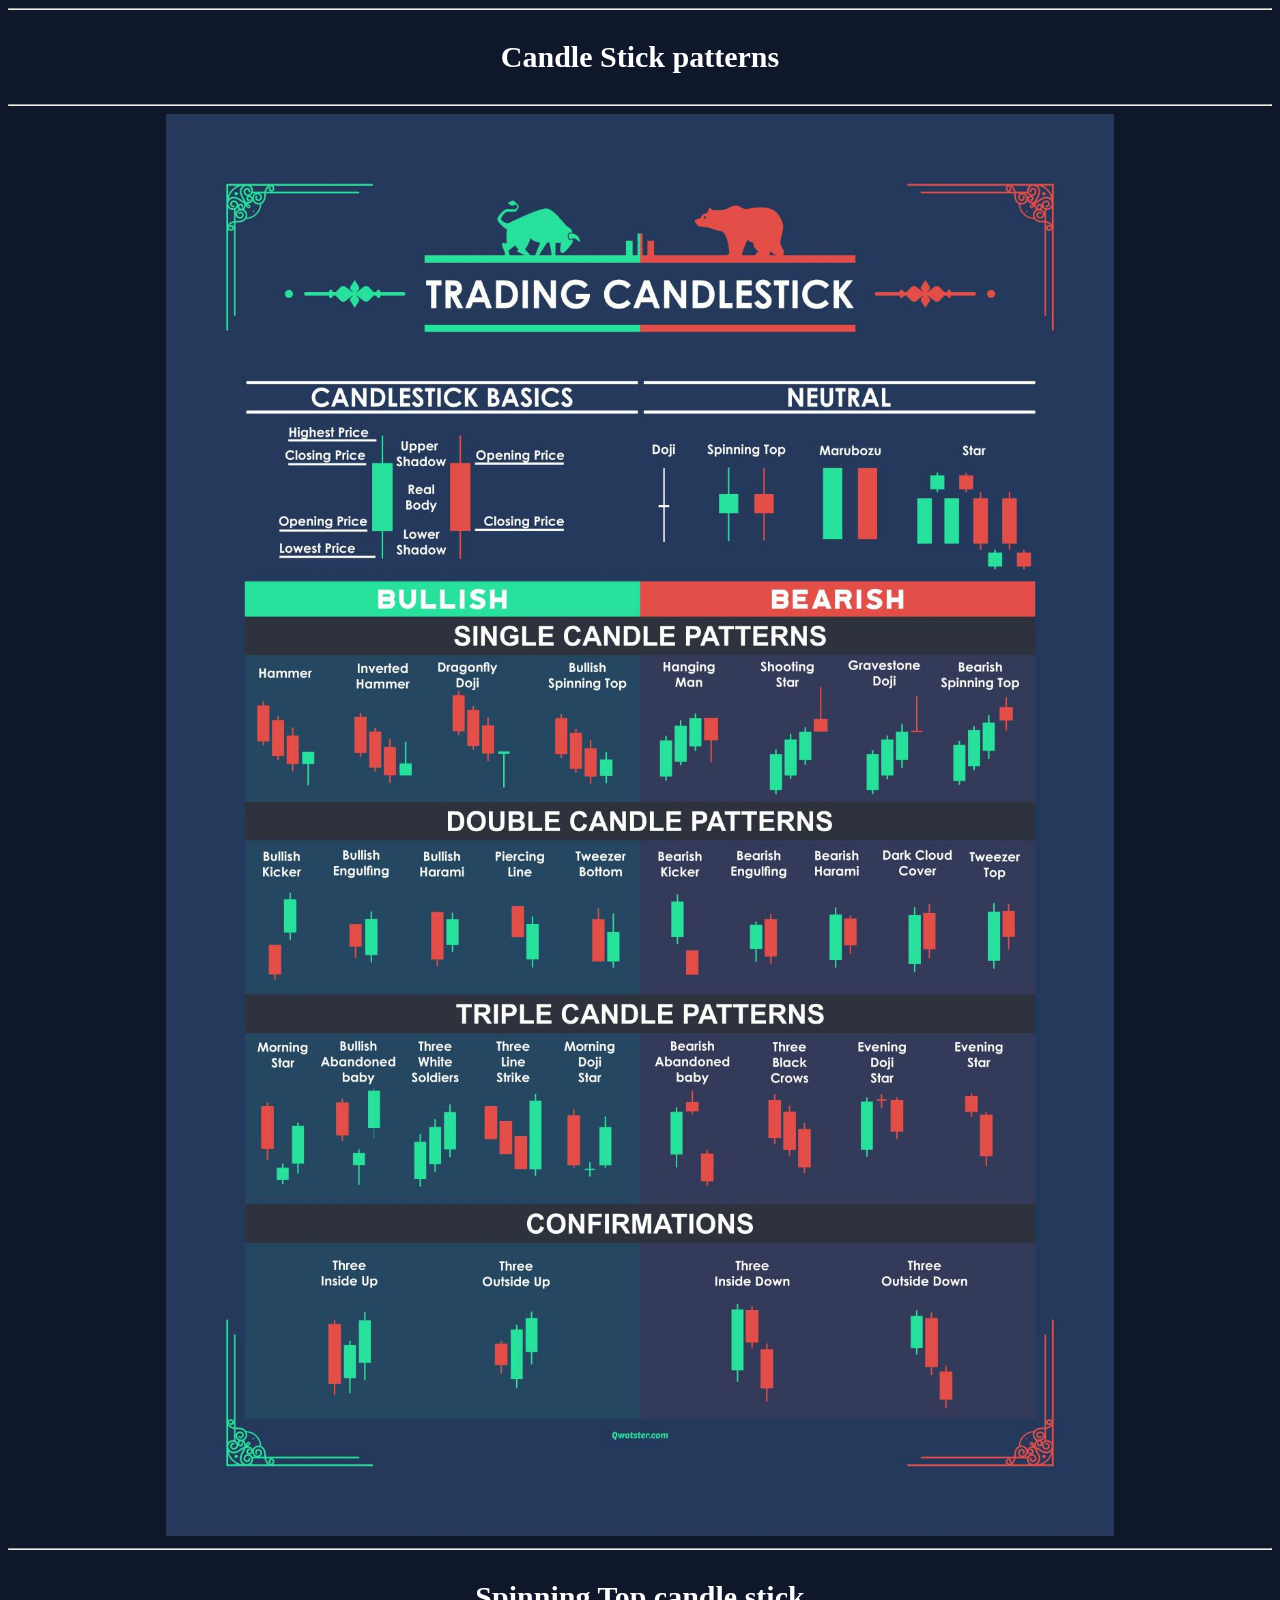
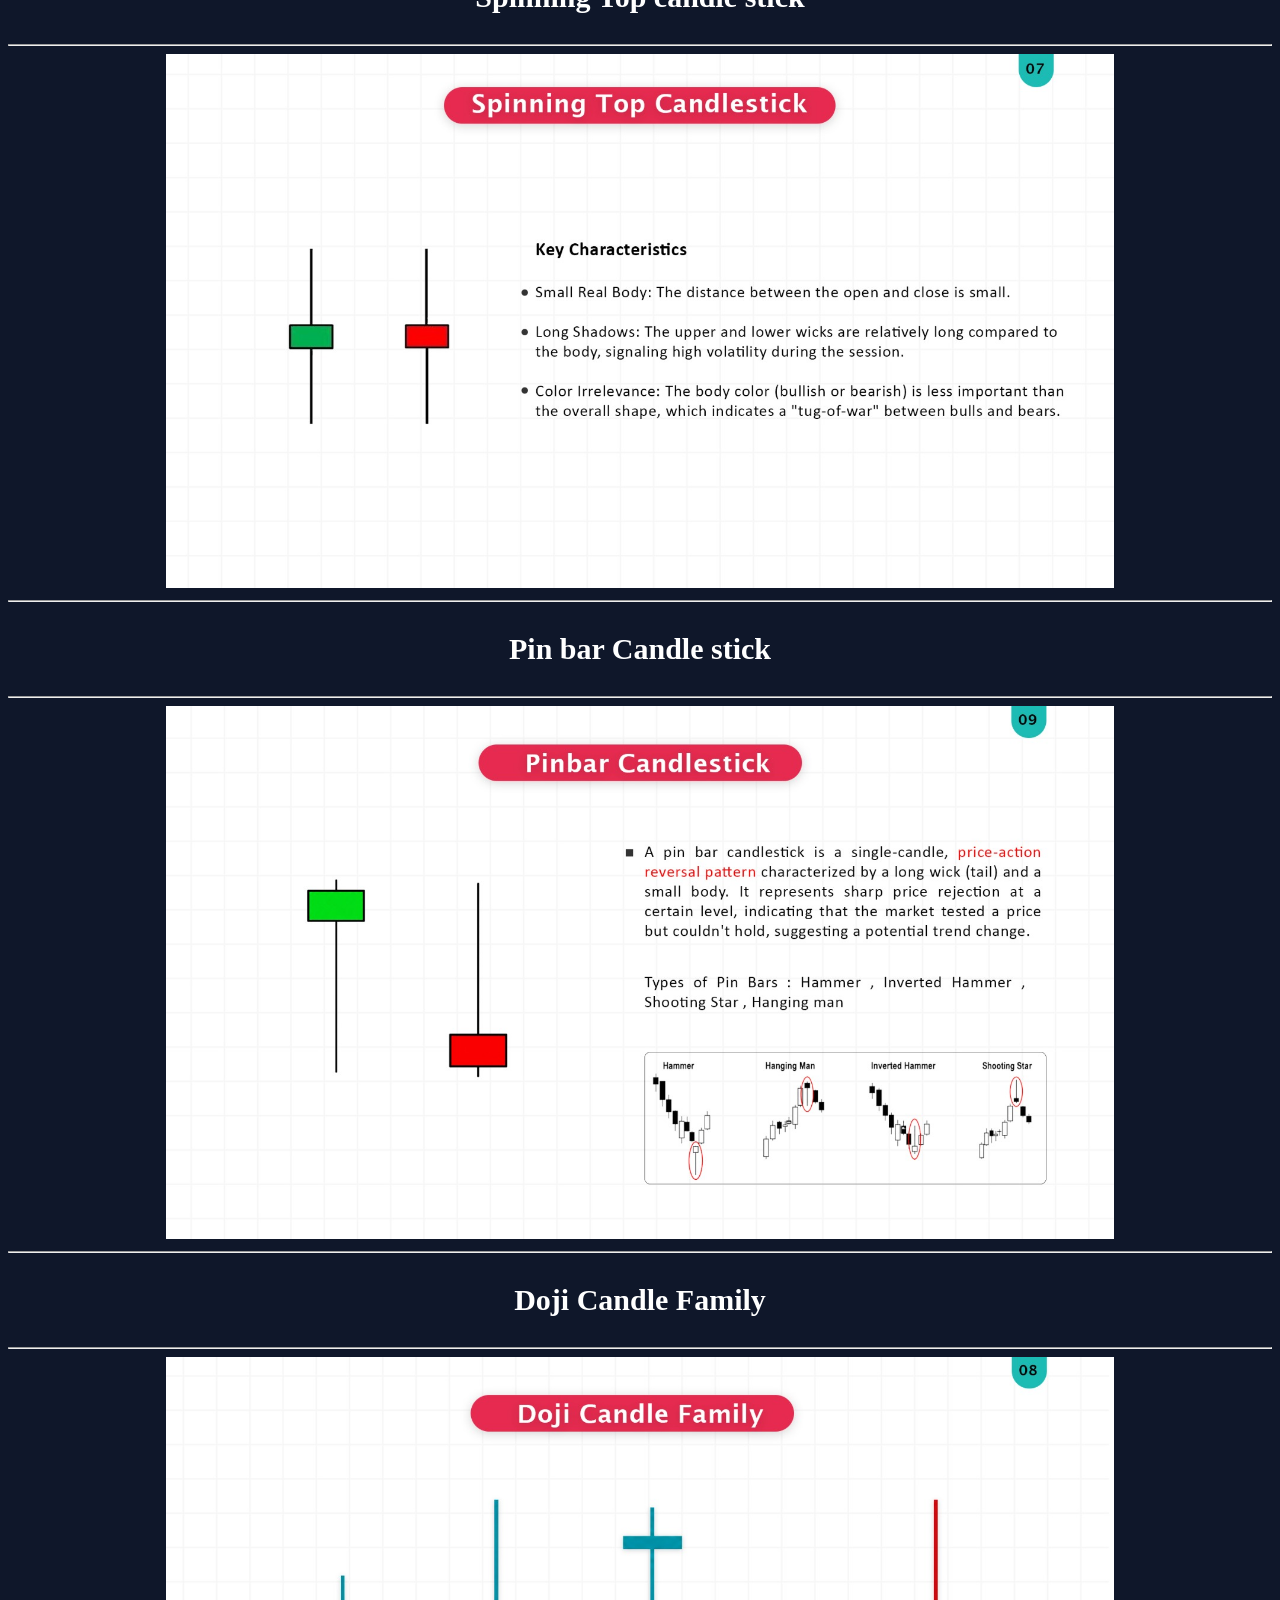
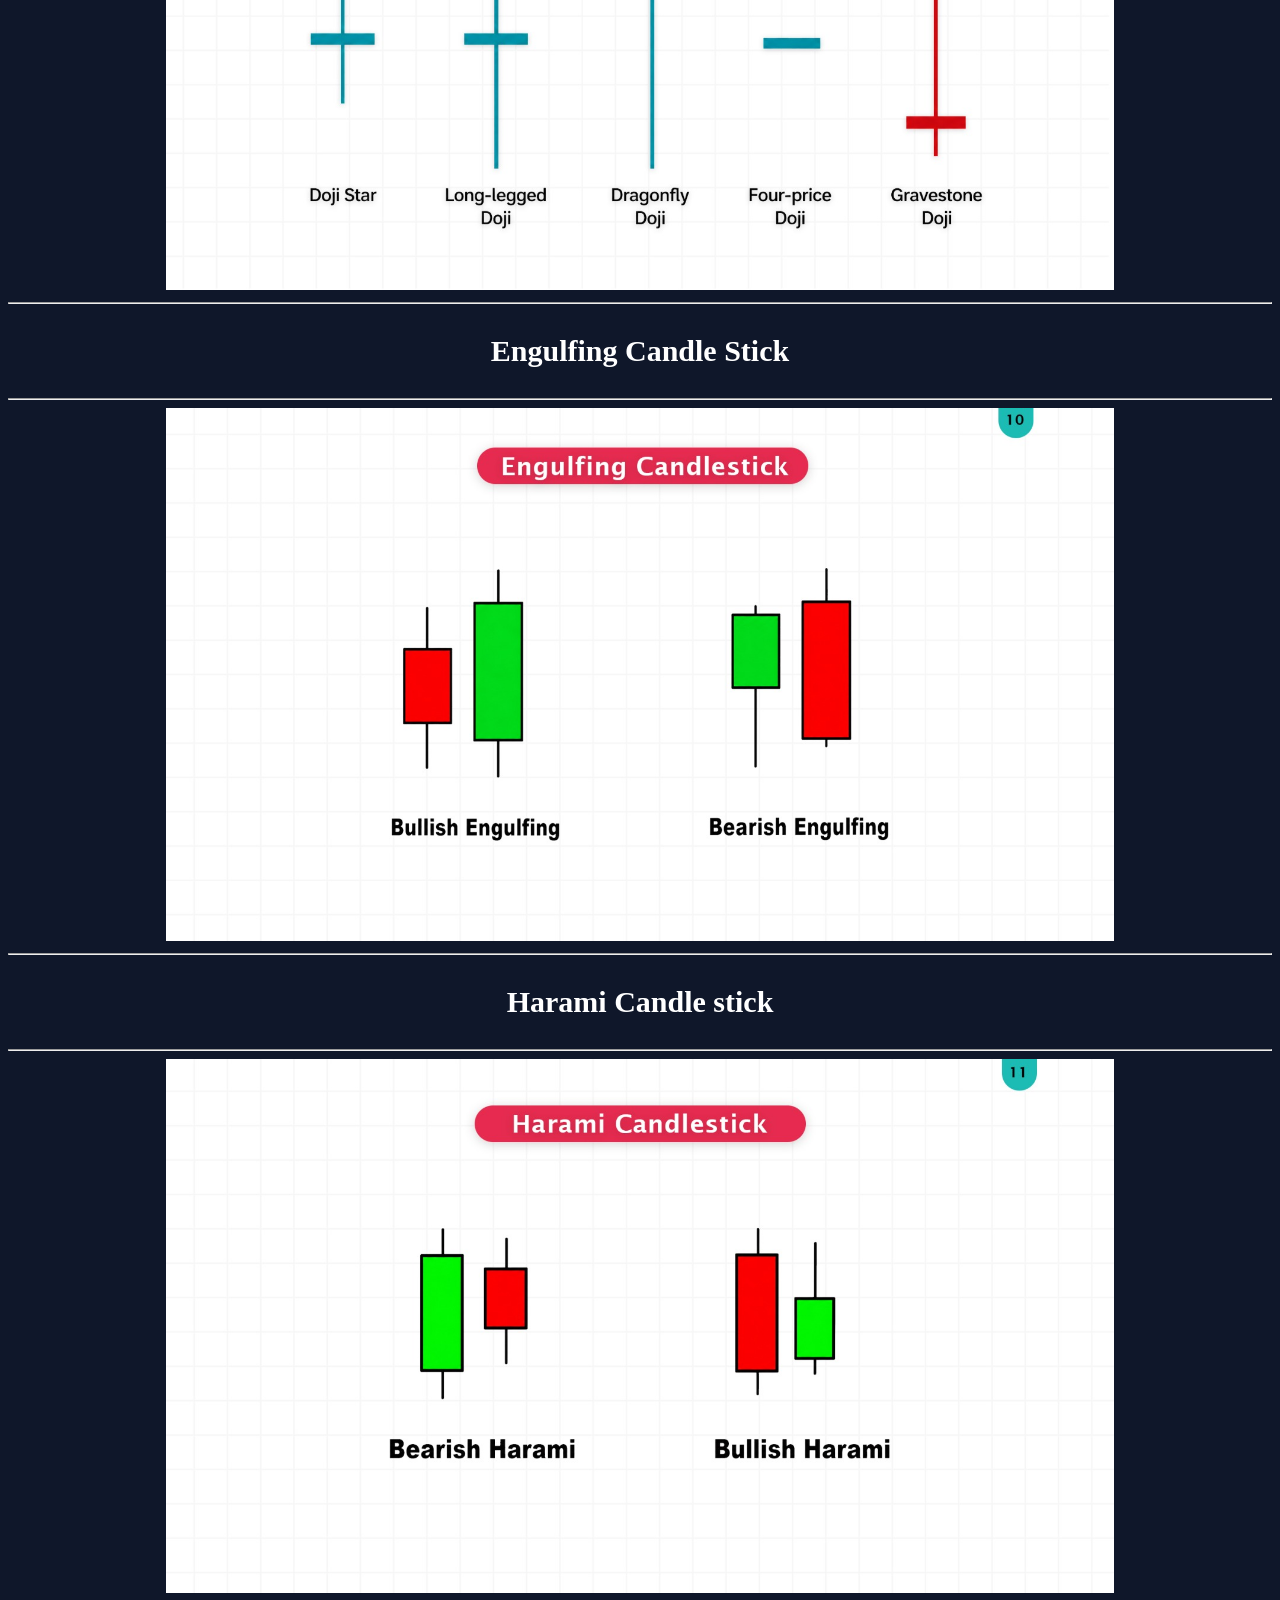
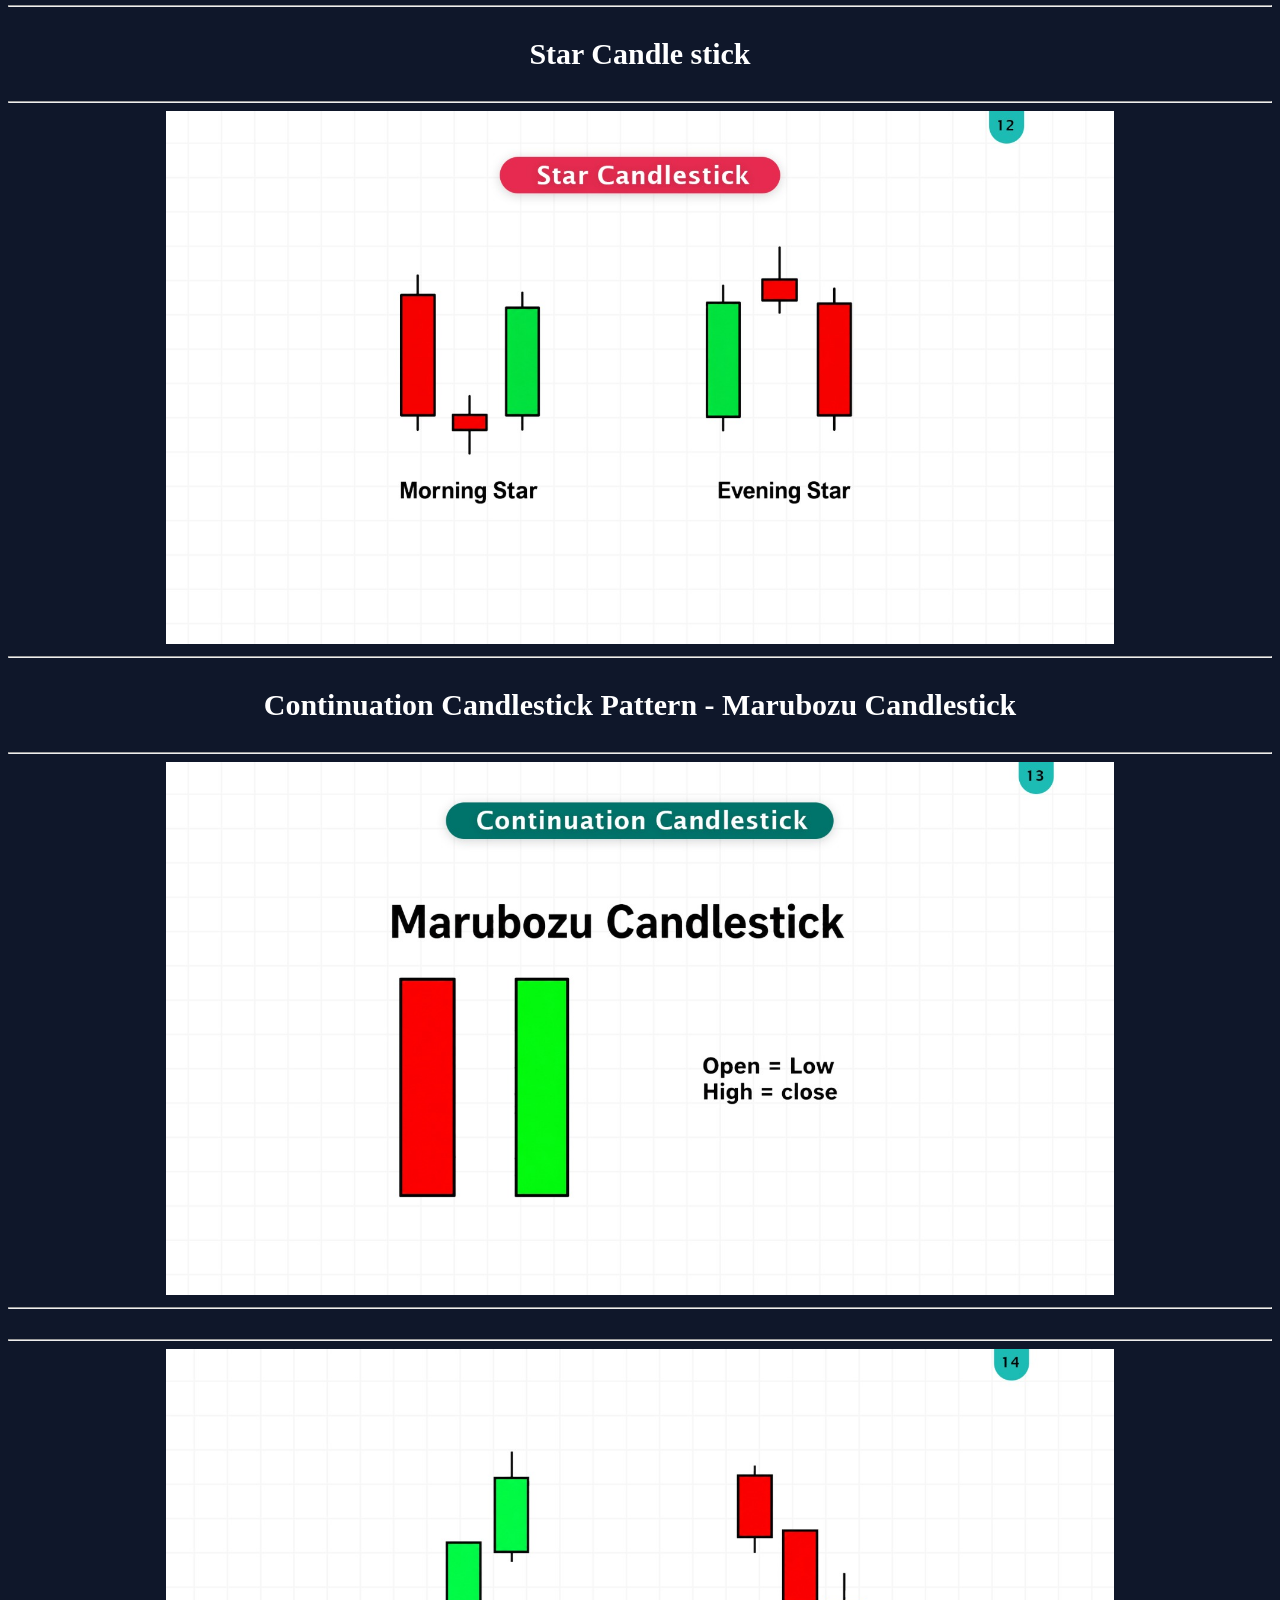
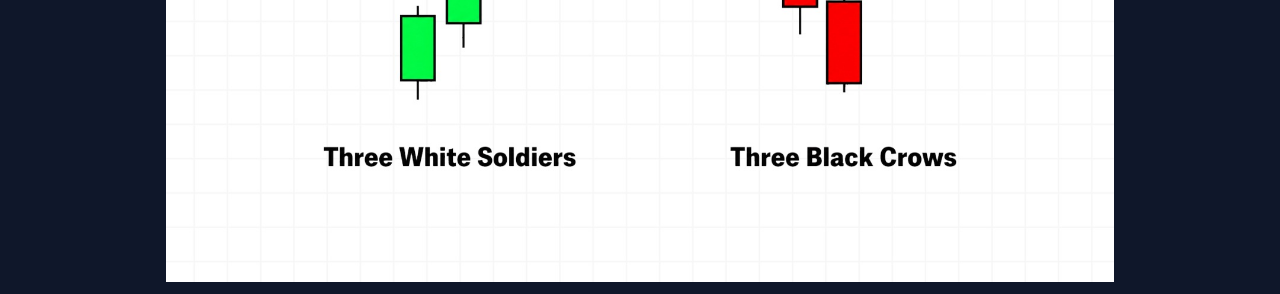
==== cp.html @ bcead040 "Add files via upload" ====
<!DOCTYPE html>
<html lang="en">
<head>
    <meta charset="UTF-8">
    <meta name="viewport" content="width=device-width, initial-scale=1.0">
    <title>Candle Stick Patterns</title>
    <link rel="stylesheet" href="style.css">
</head>
<body>
    <center><hr><h3>Candle Stick patterns</h3><hr>
            <img src="img14.jpg" class="CP">
            <hr><h3>Spinning Top candle stick</h3><hr>
            <img src="CP01.jpeg" class="CP" alt="Spinning top candle Stick">
            <hr><h3>Pin bar Candle stick</h3><hr>
            <img src="CP02.jpeg" alt="Pin bar Candle stick" class="CP">
            <hr><h3>Doji Candle Family</h3><hr> <img src="CP03.jpeg" class="CP">
            <hr><h3>Engulfing Candle Stick </h3><hr> <img src="CP04.jpeg" class="CP">
            <hr><h3>Harami Candle stick</h3><hr> <img src="CP05.jpeg" class="CP">
            <hr><h3>Star Candle stick</h3><hr> <img src="CP06.jpeg" class="CP">
            <hr><h3>Continuation Candlestick Pattern - Marubozu Candlestick</h3><hr> <img src="CP07.jpeg" class="CP">
            <hr><h3></h3><hr> <img src="CP08.jpeg" class="CP">        
    </center>
</body>
</html>
---- style.css ----
<style>

*{
    margin:0;
    padding:0;
    box-sizing:border-box;
    font-family:Arial, sans-serif;
}

body{
    background:#0f172a;
    color:white;
    min-height:100vh;
}

header{
    background:#111827;
    padding:20px;
    text-align:center;
    box-shadow:0 2px 10px rgba(0,0,0,0.4);
}

header h1{
    color:#38bdf8;
    font-size:32px;
}

.container{
    width:90%;
    max-width:1300px;
    margin:30px auto;
}
h3{
    font-size: 30px;
}
.top-bar{
    display:flex;
    gap:15px;
    margin-bottom:25px;
    flex-wrap:wrap;
}

.search-box{
    flex:1;
}

.search-box input{
    width:100%;
    padding:14px;
    border:none;
    border-radius:12px;
    background:#1e293b;
    color:white;
    font-size:16px;
}

.resource-btn{
    background:#38bdf8;
    color:black;
    border:none;
    padding:14px 20px;
    border-radius:12px;
    cursor:pointer;
    font-weight:bold;
    transition:0.3s;
}

.resource-btn:hover{
    opacity:0.85;
}

.CP{
    width: 75%;
}
.resources-panel{
    display:none;
    background:#111827;
    border:1px solid #334155;
    border-radius:18px;
    padding:20px;
    margin-bottom:25px;
}

.resources-panel h2{
    color:#38bdf8;
    margin-bottom:15px;
}

.links{
    color: white;
    text-decoration: none;
    font-size: larger;
    font-family:Georgia, 'Times New Roman', Times, serif;
    width: 100%;
}
.resource-link{
    display:block;
    text-decoration:none;
    background:#1e293b;
    color:white;
    padding:14px;
    border-radius:12px;
    margin-bottom:12px;
    transition:0.3s;
}

.resource-link:hover{
    background:#38bdf8;
    color:black;
}

.days-grid{
    display:grid;
    grid-template-columns:repeat(auto-fit,minmax(230px,1fr));
    gap:20px;
}

.day-card{
    background:#1e293b;
    border:1px solid #334155;
    border-radius:18px;
    padding:20px;
    transition:0.3s;
}

.day-card:hover{
    transform:translateY(-5px);
    border-color:#38bdf8;
}

.day-title{
    font-size:24px;
    color:#38bdf8;
    margin-bottom:15px;
}

.record-btn{
    display:block;
    text-decoration:none;
    background:#334155;
    color:white;
    padding:12px;
    border-radius:10px;
    margin-bottom:10px;
    text-align:center;
    transition:0.3s;
}

.record-btn:hover{
    background:#38bdf8;
    color:black;
}

.empty{
    opacity:0.5;
    text-align:center;
    padding:10px;
}

footer{
    margin-top:40px;
    padding:20px;
    text-align:center;
    color:#94a3b8;
}

</style>
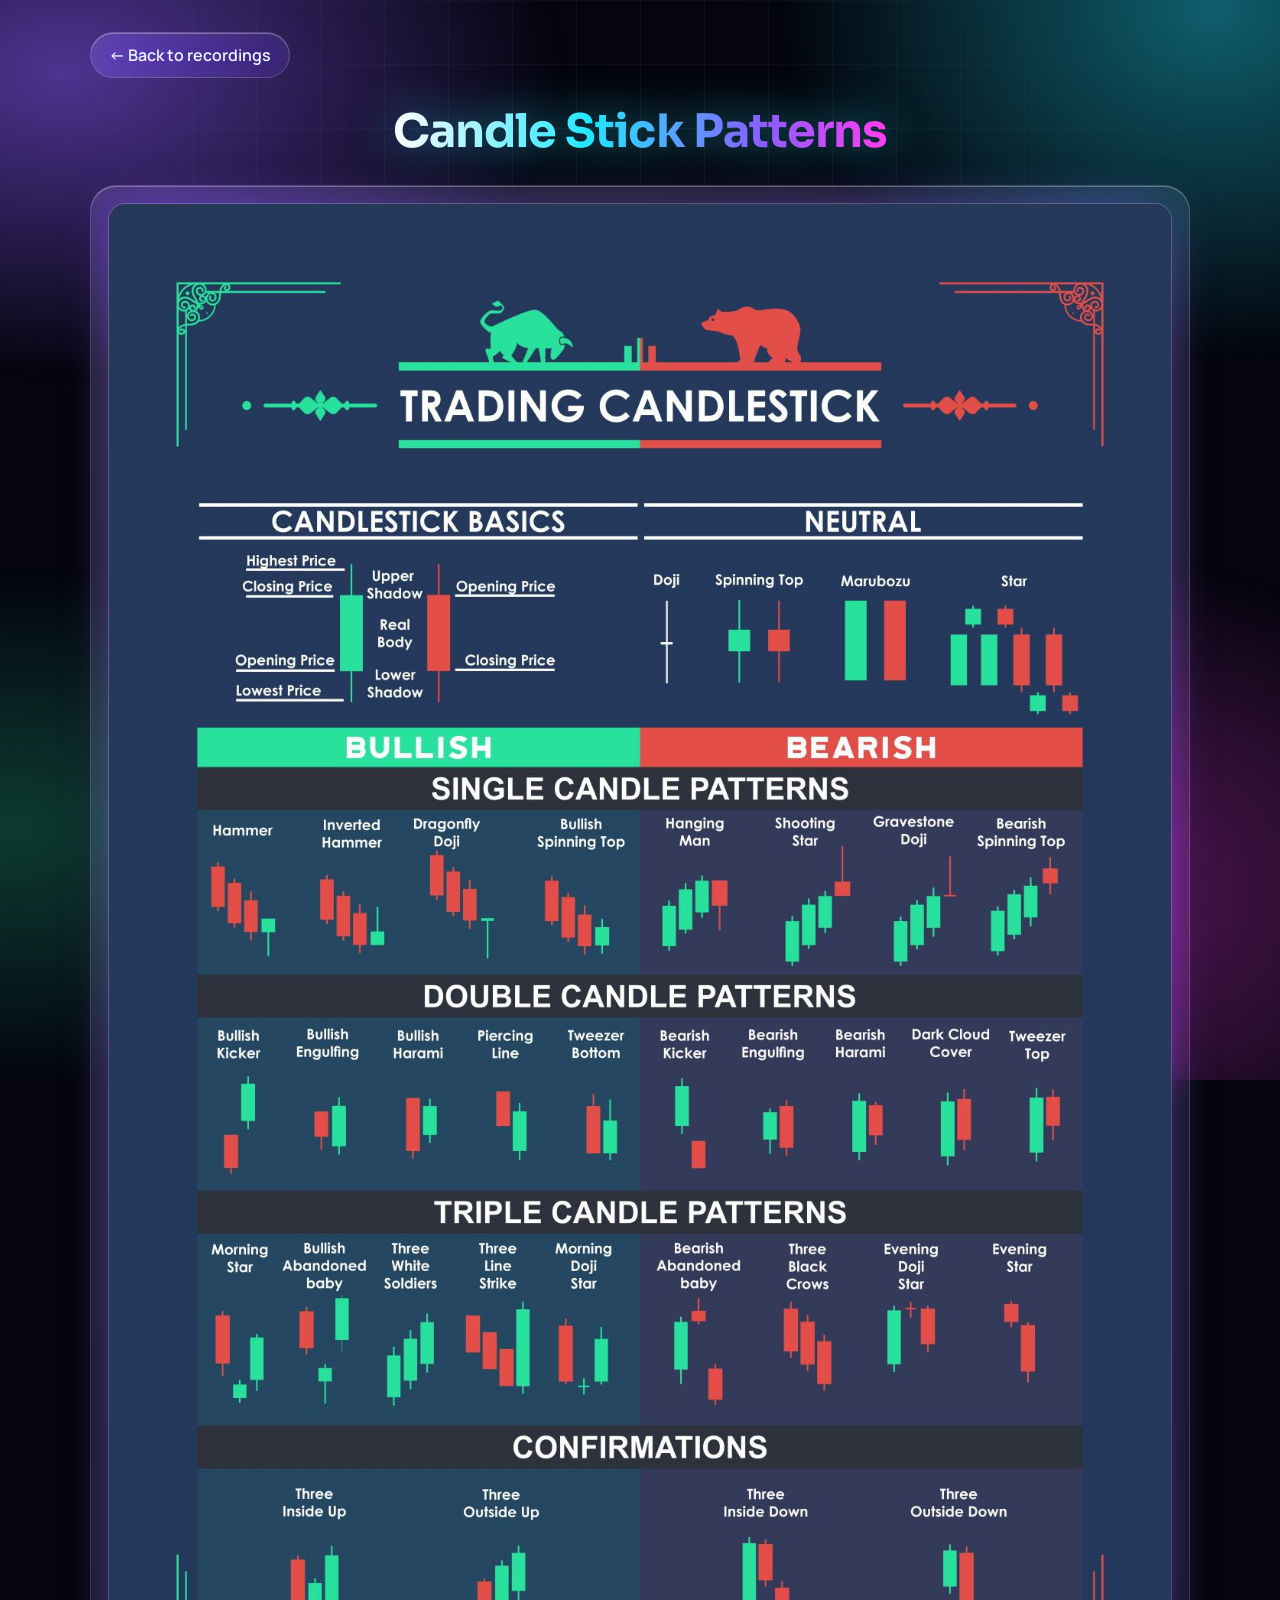
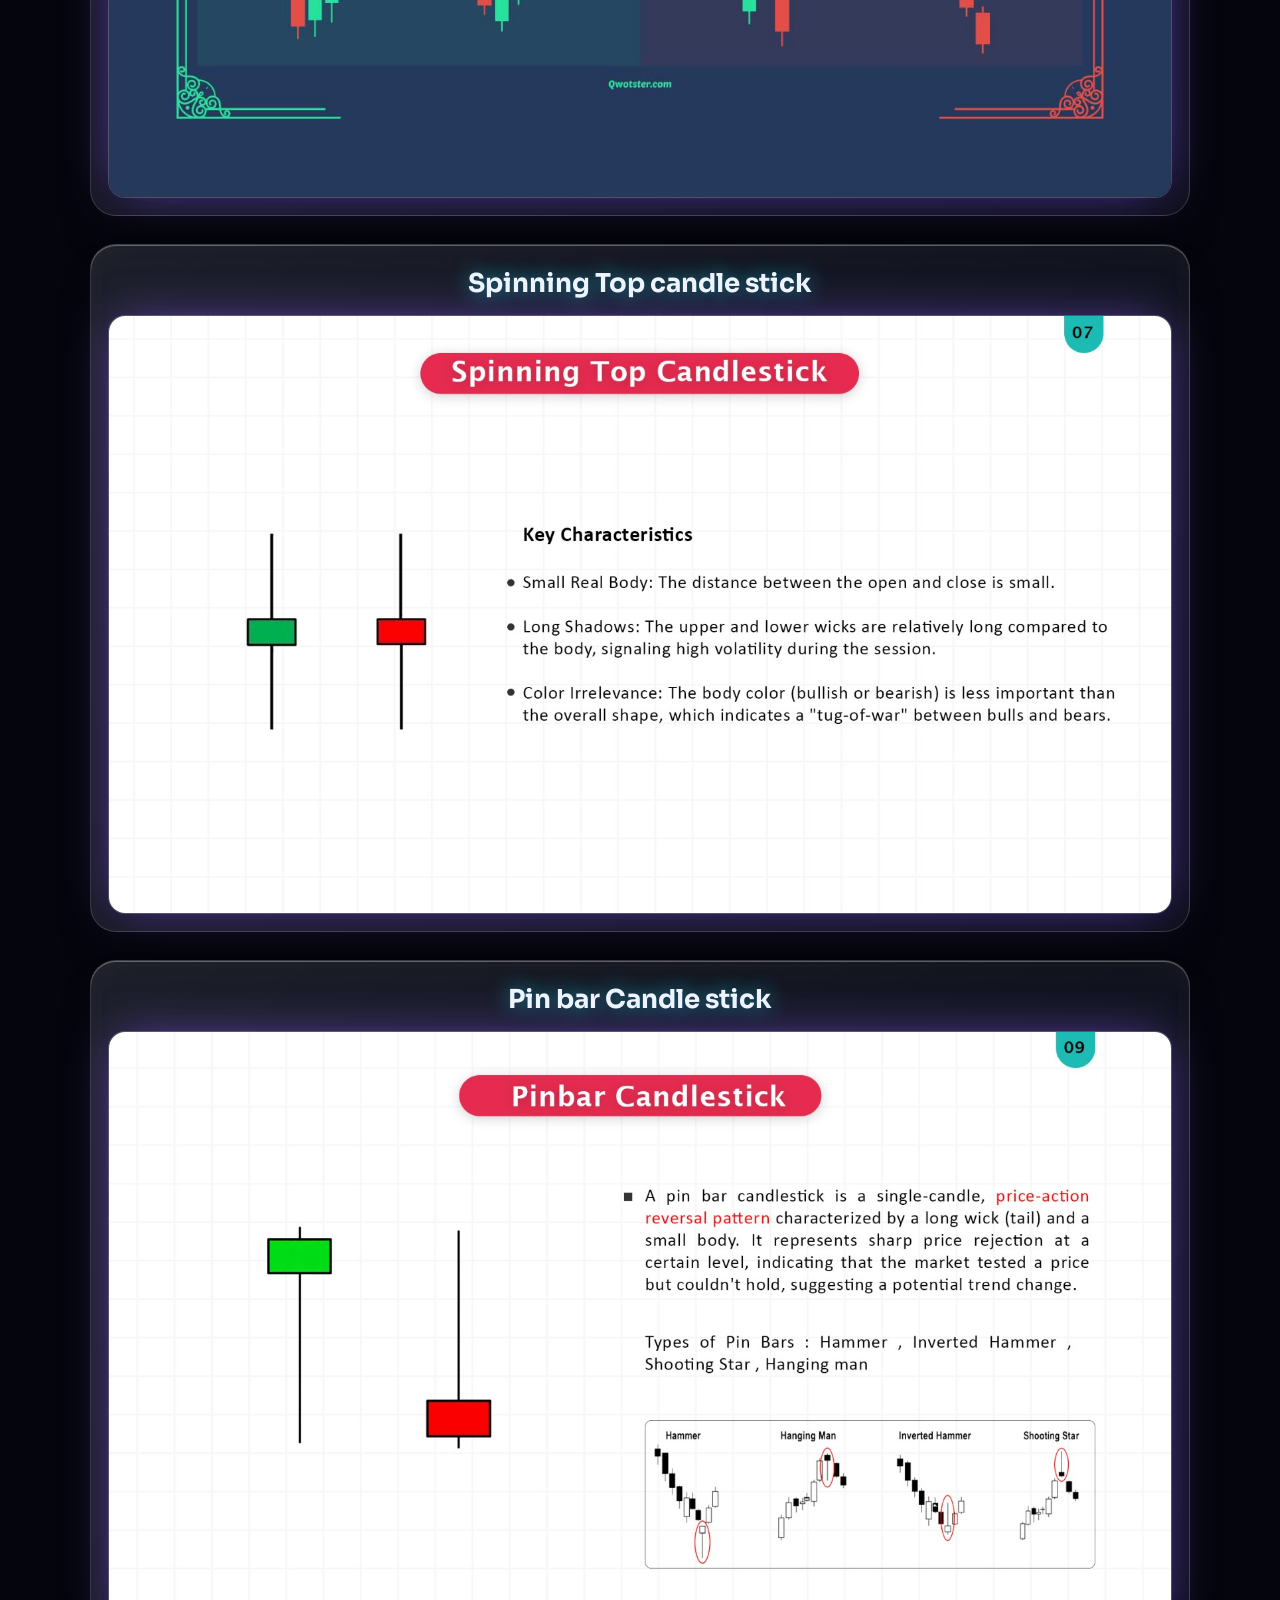
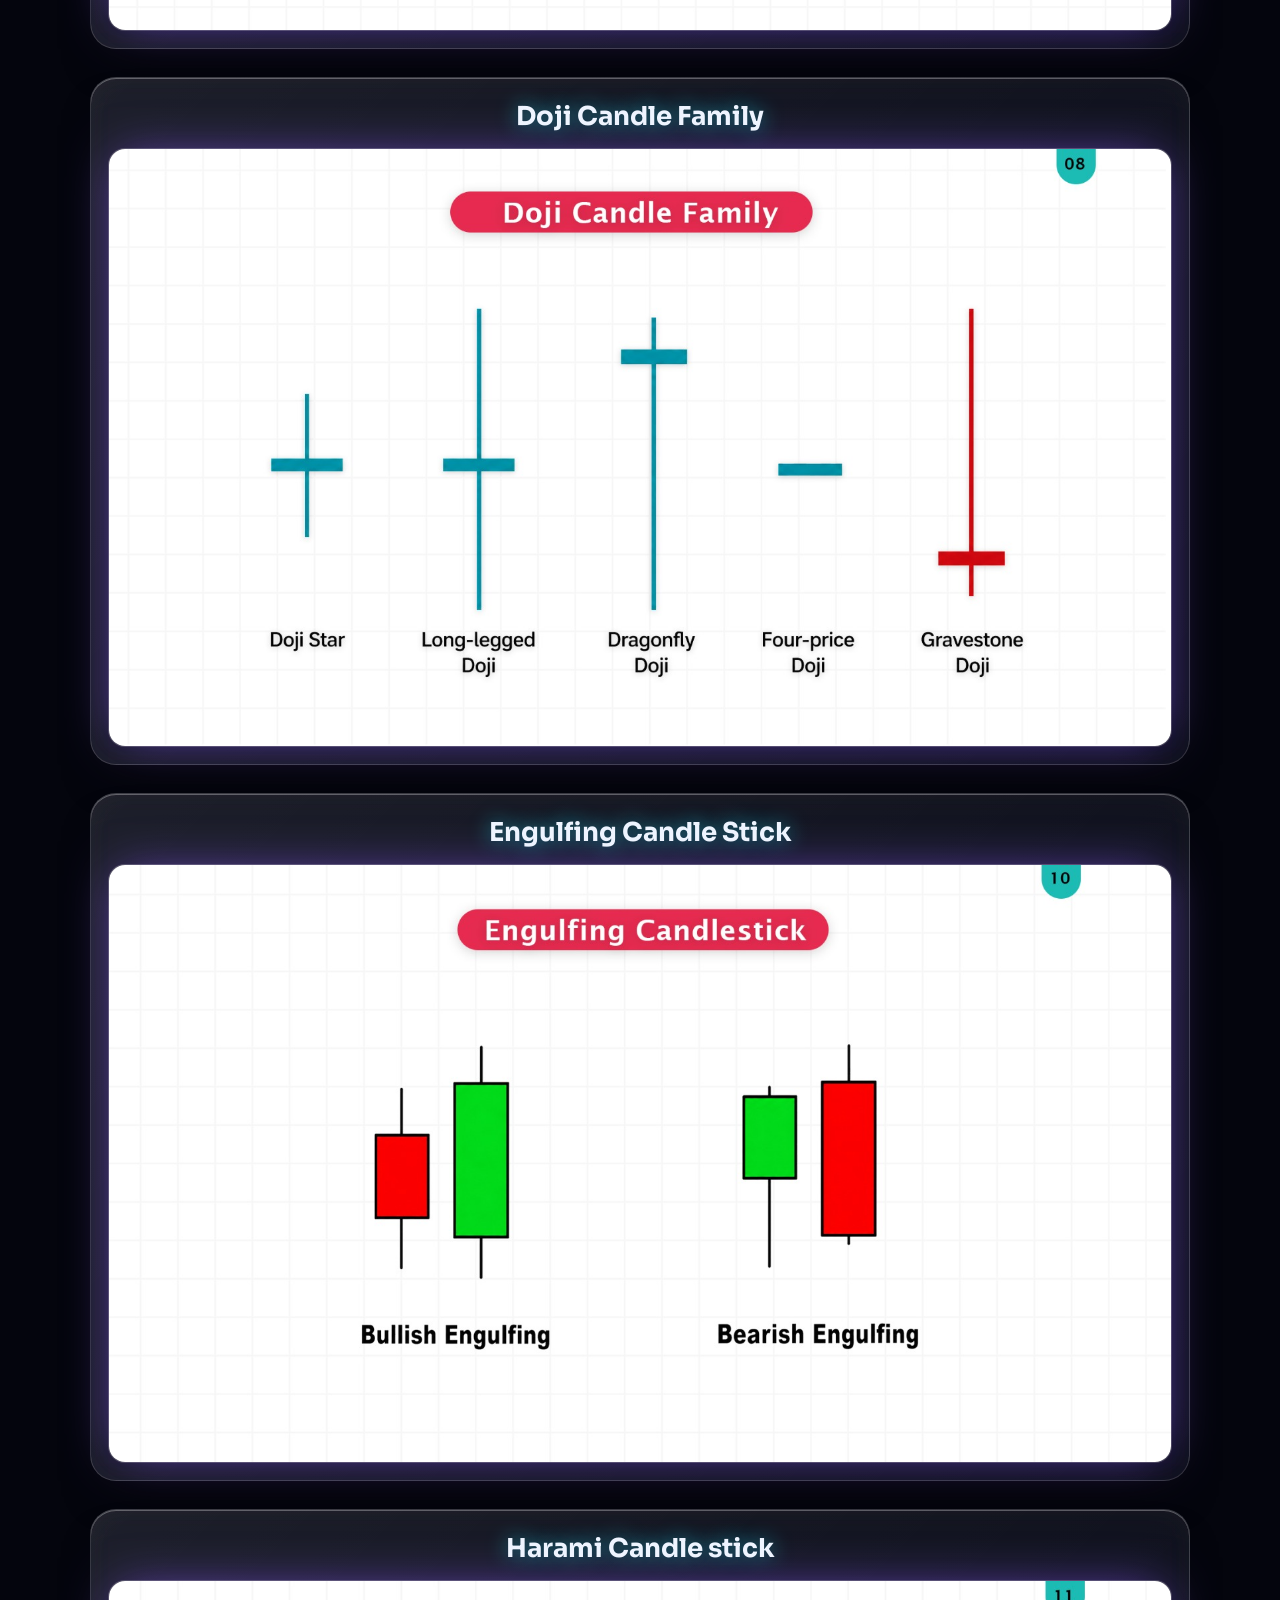
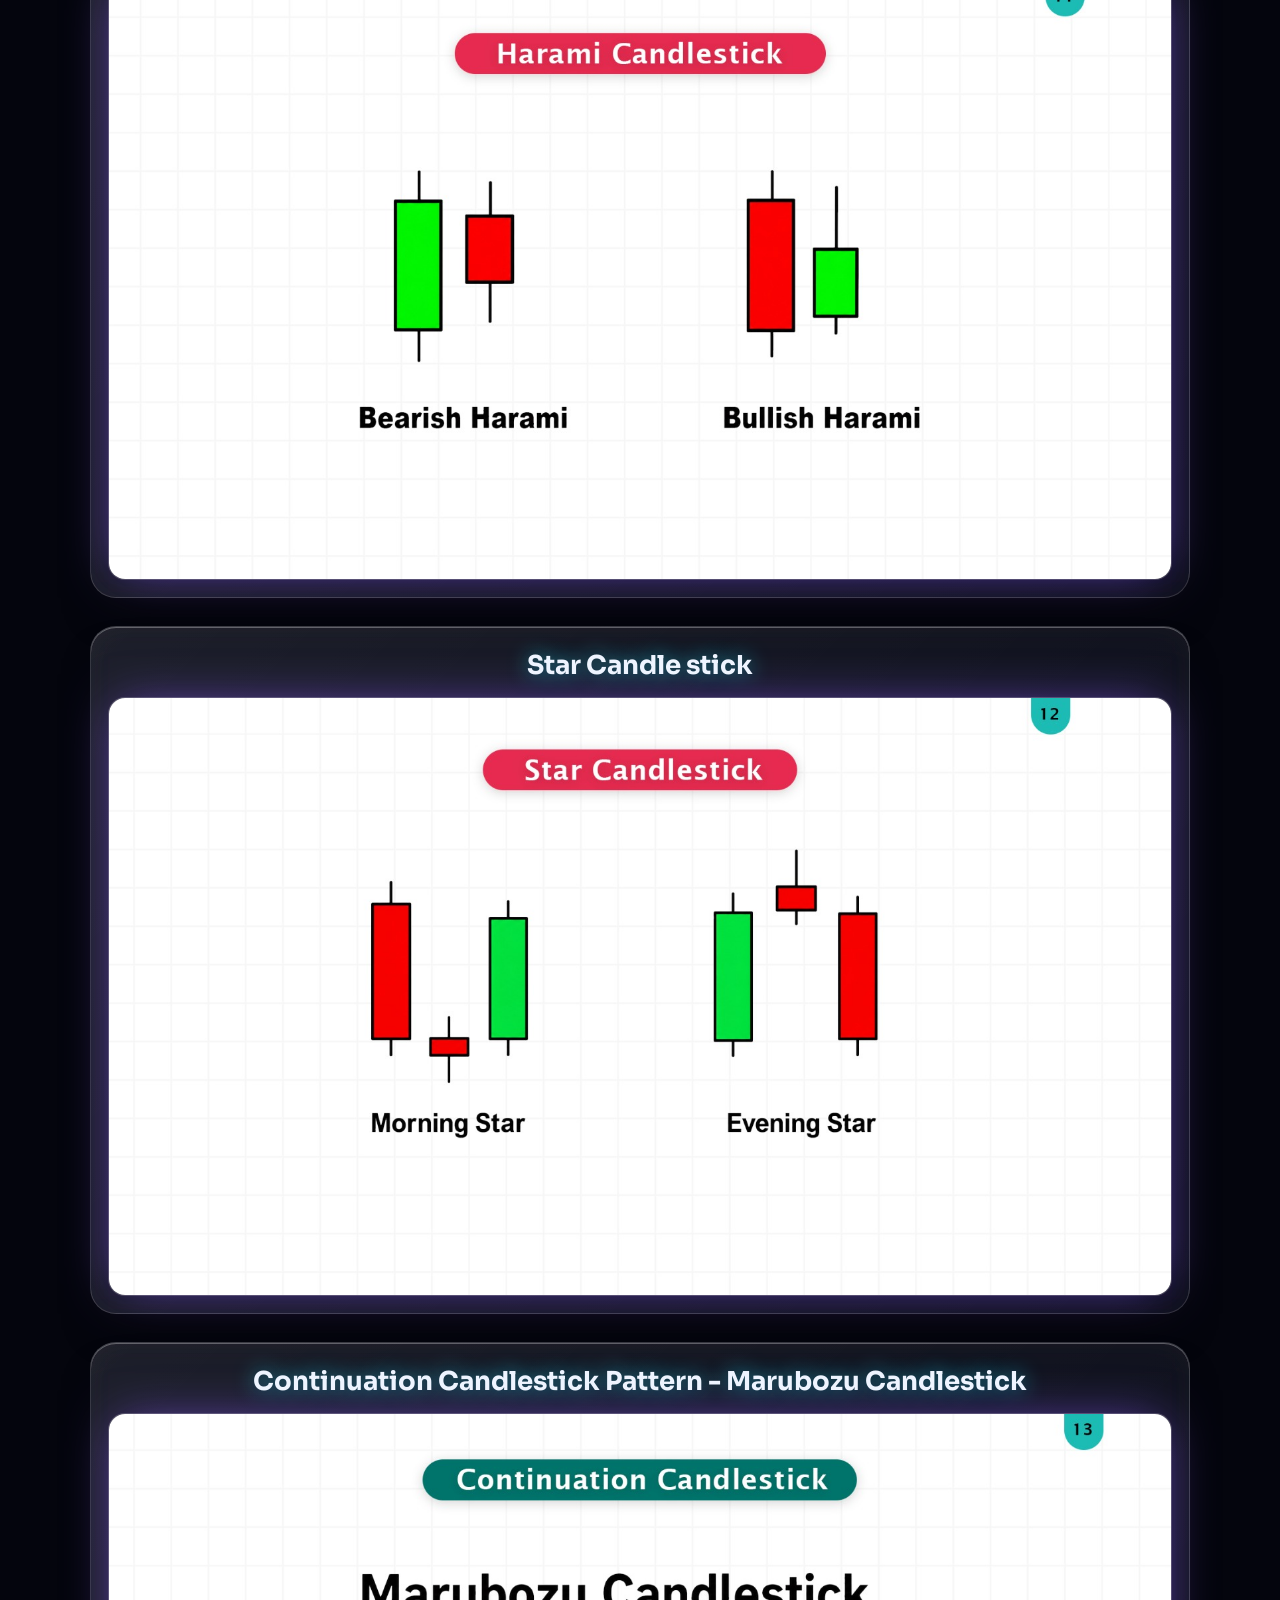
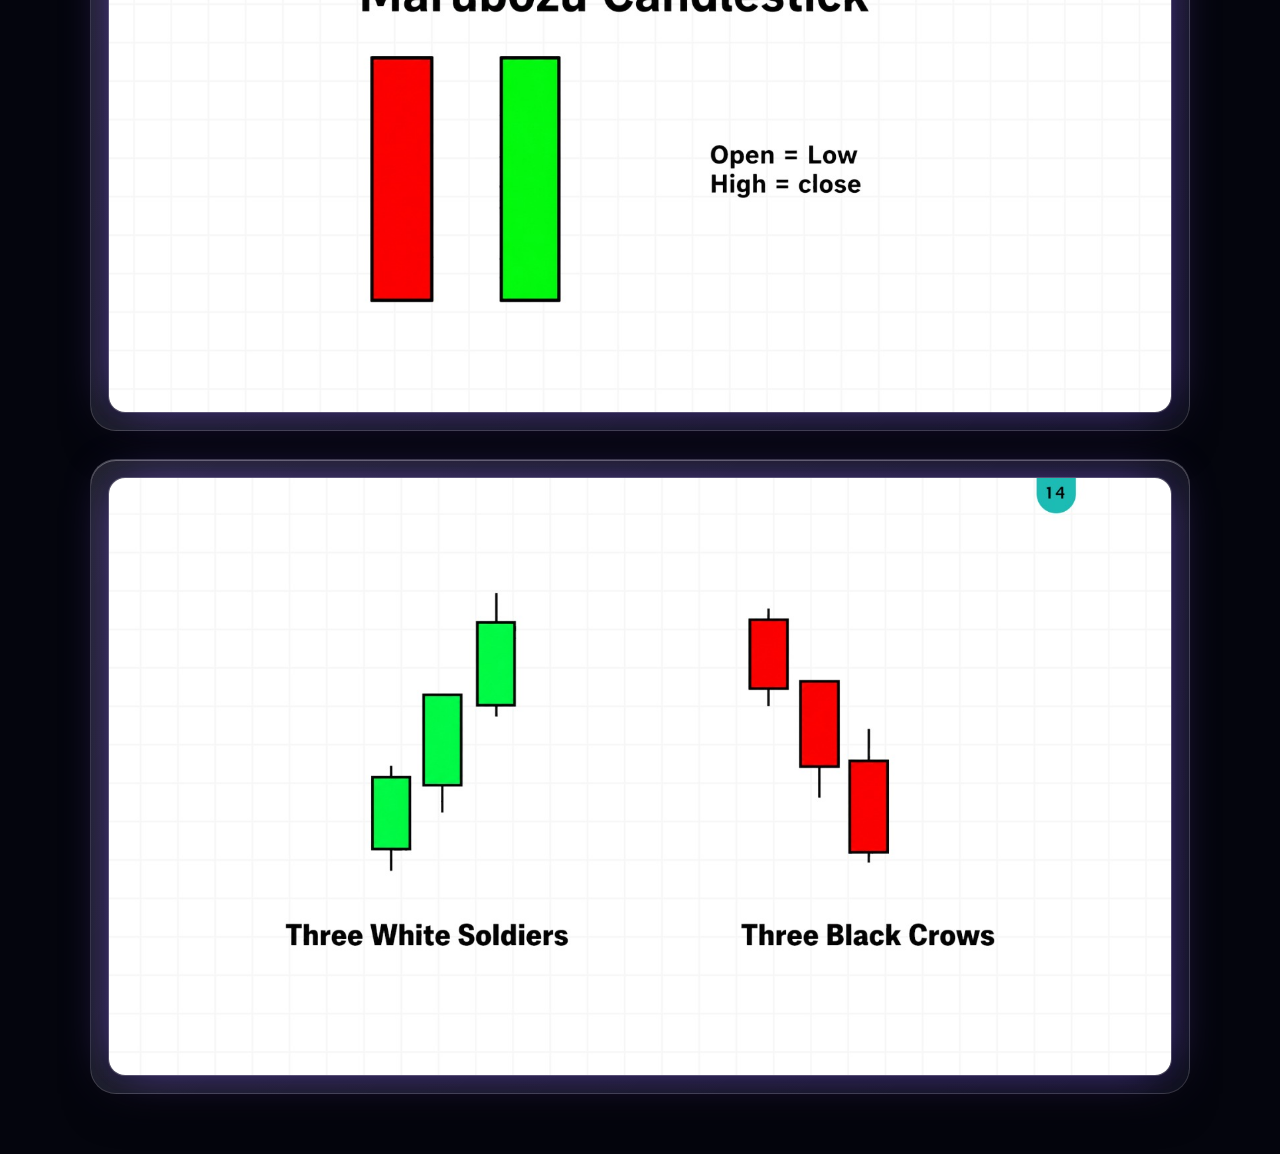
==== commit 10aa38ee: "Add files via upload" ====
--- a/cp.html
+++ b/cp.html
@@ -1,24 +1,27 @@
-<!DOCTYPE html>
-<html lang="en">
-<head>
-    <meta charset="UTF-8">
-    <meta name="viewport" content="width=device-width, initial-scale=1.0">
-    <title>Candle Stick Patterns</title>
-    <link rel="stylesheet" href="style.css">
-</head>
-<body>
-    <center><hr><h3>Candle Stick patterns</h3><hr>
-            <img src="img14.jpg" class="CP">
-            <hr><h3>Spinning Top candle stick</h3><hr>
-            <img src="CP01.jpeg" class="CP" alt="Spinning top candle Stick">
-            <hr><h3>Pin bar Candle stick</h3><hr>
-            <img src="CP02.jpeg" alt="Pin bar Candle stick" class="CP">
-            <hr><h3>Doji Candle Family</h3><hr> <img src="CP03.jpeg" class="CP">
-            <hr><h3>Engulfing Candle Stick </h3><hr> <img src="CP04.jpeg" class="CP">
-            <hr><h3>Harami Candle stick</h3><hr> <img src="CP05.jpeg" class="CP">
-            <hr><h3>Star Candle stick</h3><hr> <img src="CP06.jpeg" class="CP">
-            <hr><h3>Continuation Candlestick Pattern - Marubozu Candlestick</h3><hr> <img src="CP07.jpeg" class="CP">
-            <hr><h3></h3><hr> <img src="CP08.jpeg" class="CP">        
-    </center>
-</body>
-</html>+<!DOCTYPE html>
+<html lang="en">
+<head>
+    <meta charset="UTF-8">
+    <meta name="viewport" content="width=device-width, initial-scale=1.0">
+    <title>Candle Stick Patterns</title>
+    <link rel="preconnect" href="https://fonts.googleapis.com">
+    <link rel="preconnect" href="https://fonts.gstatic.com" crossorigin>
+    <link href="https://fonts.googleapis.com/css2?family=Manrope:wght@400;600;700&family=Sora:wght@600;700&display=swap" rel="stylesheet">
+    <link rel="stylesheet" href="style.css">
+</head>
+<body>
+<main class="page">
+    <a class="back" href="index.html">← Back to recordings</a>
+    <h1 class="page-title">Candle Stick Patterns</h1>
+    <figure class="shot"><img src="img14.jpg" alt="Candle stick patterns overview" loading="lazy"></figure>
+    <figure class="shot"><figcaption>Spinning Top candle stick</figcaption><img src="CP01.jpeg" alt="Spinning Top candle stick" loading="lazy"></figure>
+    <figure class="shot"><figcaption>Pin bar Candle stick</figcaption><img src="CP02.jpeg" alt="Pin bar Candle stick" loading="lazy"></figure>
+    <figure class="shot"><figcaption>Doji Candle Family</figcaption><img src="CP03.jpeg" alt="Doji Candle Family" loading="lazy"></figure>
+    <figure class="shot"><figcaption>Engulfing Candle Stick</figcaption><img src="CP04.jpeg" alt="Engulfing Candle Stick" loading="lazy"></figure>
+    <figure class="shot"><figcaption>Harami Candle stick</figcaption><img src="CP05.jpeg" alt="Harami Candle stick" loading="lazy"></figure>
+    <figure class="shot"><figcaption>Star Candle stick</figcaption><img src="CP06.jpeg" alt="Star Candle stick" loading="lazy"></figure>
+    <figure class="shot"><figcaption>Continuation Candlestick Pattern - Marubozu Candlestick</figcaption><img src="CP07.jpeg" alt="Continuation Candlestick Pattern - Marubozu Candlestick" loading="lazy"></figure>
+    <figure class="shot"><img src="CP08.jpeg" alt="Candle stick pattern reference" loading="lazy"></figure>
+</main>
+</body>
+</html>
--- a/style.css
+++ b/style.css
@@ -1,167 +1,122 @@
-<style>
-
-*{
-    margin:0;
-    padding:0;
-    box-sizing:border-box;
-    font-family:Arial, sans-serif;
-}
-
-body{
-    background:#0f172a;
-    color:white;
-    min-height:100vh;
-}
-
-header{
-    background:#111827;
-    padding:20px;
-    text-align:center;
-    box-shadow:0 2px 10px rgba(0,0,0,0.4);
-}
-
-header h1{
-    color:#38bdf8;
-    font-size:32px;
-}
-
-.container{
-    width:90%;
-    max-width:1300px;
-    margin:30px auto;
-}
-h3{
-    font-size: 30px;
-}
-.top-bar{
-    display:flex;
-    gap:15px;
-    margin-bottom:25px;
-    flex-wrap:wrap;
-}
-
-.search-box{
-    flex:1;
-}
-
-.search-box input{
-    width:100%;
-    padding:14px;
-    border:none;
-    border-radius:12px;
-    background:#1e293b;
-    color:white;
-    font-size:16px;
-}
-
-.resource-btn{
-    background:#38bdf8;
-    color:black;
-    border:none;
-    padding:14px 20px;
-    border-radius:12px;
-    cursor:pointer;
-    font-weight:bold;
-    transition:0.3s;
-}
-
-.resource-btn:hover{
-    opacity:0.85;
-}
-
-.CP{
-    width: 75%;
-}
-.resources-panel{
-    display:none;
-    background:#111827;
-    border:1px solid #334155;
-    border-radius:18px;
-    padding:20px;
-    margin-bottom:25px;
-}
-
-.resources-panel h2{
-    color:#38bdf8;
-    margin-bottom:15px;
-}
-
-.links{
-    color: white;
-    text-decoration: none;
-    font-size: larger;
-    font-family:Georgia, 'Times New Roman', Times, serif;
-    width: 100%;
-}
-.resource-link{
-    display:block;
-    text-decoration:none;
-    background:#1e293b;
-    color:white;
-    padding:14px;
-    border-radius:12px;
-    margin-bottom:12px;
-    transition:0.3s;
-}
-
-.resource-link:hover{
-    background:#38bdf8;
-    color:black;
-}
-
-.days-grid{
-    display:grid;
-    grid-template-columns:repeat(auto-fit,minmax(230px,1fr));
-    gap:20px;
-}
-
-.day-card{
-    background:#1e293b;
-    border:1px solid #334155;
-    border-radius:18px;
-    padding:20px;
-    transition:0.3s;
-}
-
-.day-card:hover{
-    transform:translateY(-5px);
-    border-color:#38bdf8;
-}
-
-.day-title{
-    font-size:24px;
-    color:#38bdf8;
-    margin-bottom:15px;
-}
-
-.record-btn{
-    display:block;
-    text-decoration:none;
-    background:#334155;
-    color:white;
-    padding:12px;
-    border-radius:10px;
-    margin-bottom:10px;
-    text-align:center;
-    transition:0.3s;
-}
-
-.record-btn:hover{
-    background:#38bdf8;
-    color:black;
-}
-
-.empty{
-    opacity:0.5;
-    text-align:center;
-    padding:10px;
-}
-
-footer{
-    margin-top:40px;
-    padding:20px;
-    text-align:center;
-    color:#94a3b8;
-}
-
-</style>+:root{
+  --void:#04050d;--ink:#eef4ff;--mute:#94a6cc;
+  --cyan:#22e6ff;--violet:#8b5cff;--pink:#ff3df0;--mint:#2dffb2;
+  --stroke:rgba(255,255,255,.16);--r:22px;
+  --display:'Sora','Segoe UI',system-ui,sans-serif;
+  --body:'Manrope','Segoe UI',system-ui,sans-serif;
+}
+*{margin:0;padding:0;box-sizing:border-box}
+html{color-scheme:dark;scroll-behavior:smooth}
+body{font-family:var(--body);color:var(--ink);background:var(--void);min-height:100vh;overflow-x:hidden;line-height:1.5}
+::selection{background:rgba(34,230,255,.35)}
+:focus-visible{outline:2px solid var(--cyan);outline-offset:3px;border-radius:12px}
+
+/* Aurora + grid backdrop */
+body::before{content:"";position:fixed;inset:-20%;z-index:-2;pointer-events:none;will-change:transform;
+  background:
+    radial-gradient(40% 35% at 18% 20%,rgba(139,92,255,.55),transparent 70%),
+    radial-gradient(35% 40% at 82% 15%,rgba(34,230,255,.40),transparent 70%),
+    radial-gradient(45% 40% at 70% 85%,rgba(255,61,240,.38),transparent 70%),
+    radial-gradient(30% 30% at 15% 80%,rgba(45,255,178,.22),transparent 70%);
+  animation:aurora 28s ease-in-out infinite alternate}
+body::after{content:"";position:fixed;inset:0;z-index:-1;pointer-events:none;
+  background-image:linear-gradient(rgba(255,255,255,.045) 1px,transparent 1px),linear-gradient(90deg,rgba(255,255,255,.045) 1px,transparent 1px);
+  background-size:64px 64px;
+  -webkit-mask-image:radial-gradient(ellipse at 50% 30%,#000 20%,transparent 75%);
+  mask-image:radial-gradient(ellipse at 50% 30%,#000 20%,transparent 75%)}
+@keyframes aurora{to{transform:translate3d(4%,3%,0) rotate(8deg) scale(1.1)}}
+
+/* Frosted glass surfaces */
+header,.search-box input,.resources-panel,.day-card,.links,.shot,.back{
+  background:linear-gradient(135deg,rgba(255,255,255,.11),rgba(255,255,255,.03));
+  border:1px solid var(--stroke);
+  -webkit-backdrop-filter:blur(16px) saturate(170%);backdrop-filter:blur(16px) saturate(170%);
+  box-shadow:inset 0 1px 0 rgba(255,255,255,.3),inset 0 0 30px rgba(255,255,255,.03),0 24px 48px -24px rgba(0,0,0,.8)}
+
+header{width:90%;max-width:1300px;margin:28px auto 0;padding:30px 20px;text-align:center;border-radius:28px;
+  box-shadow:inset 0 1px 0 rgba(255,255,255,.3),0 0 90px -20px rgba(139,92,255,.6),0 24px 48px -24px rgba(0,0,0,.8)}
+header h1,.page-title{font-family:var(--display);font-weight:700;font-size:clamp(26px,5vw,46px);letter-spacing:-.02em;line-height:1.1;
+  background:linear-gradient(90deg,#fff,var(--cyan) 40%,var(--violet) 75%,var(--pink));
+  -webkit-background-clip:text;background-clip:text;color:transparent;filter:drop-shadow(0 0 22px rgba(34,230,255,.55))}
+.sub{display:inline-block;margin-top:16px;padding:6px 16px;border-radius:999px;border:1px solid rgba(34,230,255,.4);
+  background:rgba(34,230,255,.08);color:#bff6ff;font-size:14px;font-weight:600;box-shadow:0 0 24px -6px rgba(34,230,255,.6)}
+
+.container{width:90%;max-width:1300px;margin:28px auto}
+.top-bar{display:flex;gap:16px;margin-bottom:26px;flex-wrap:wrap}
+.search-box{flex:1 1 220px}
+.search-box input{width:100%;padding:16px 20px;border-radius:16px;color:var(--ink);font:600 16px var(--body);transition:border-color .3s,box-shadow .3s}
+.search-box input::placeholder{color:var(--mute)}
+.search-box input:focus{outline:none;border-color:var(--cyan);
+  box-shadow:inset 0 1px 0 rgba(255,255,255,.3),0 0 0 3px rgba(34,230,255,.18),0 0 40px -4px rgba(34,230,255,.65)}
+
+.resource-btn{position:relative;overflow:hidden;padding:16px 26px;border:0;border-radius:16px;cursor:pointer;
+  font:700 16px var(--body);color:#fff;text-shadow:0 1px 6px rgba(0,0,0,.35);
+  background:linear-gradient(120deg,#0b8fb3,#6a3cf0 60%,#b320c8);
+  box-shadow:inset 0 0 0 1px rgba(255,255,255,.35),0 0 28px rgba(34,230,255,.55),0 0 60px -10px rgba(139,92,255,.8);
+  transition:transform .3s,box-shadow .3s}
+.resource-btn::after{content:"";position:absolute;inset:0;background:linear-gradient(110deg,transparent 30%,rgba(255,255,255,.5) 50%,transparent 70%);transform:translateX(-120%);transition:transform .7s}
+.resource-btn:hover{transform:translateY(-3px) scale(1.03);box-shadow:inset 0 0 0 1px rgba(255,255,255,.5),0 0 44px rgba(34,230,255,.8),0 0 90px -8px rgba(255,61,240,.7)}
+.resource-btn:hover::after{transform:translateX(120%)}
+.resource-btn:active{transform:scale(.97)}
+
+/* Resources panel: animated open */
+.resources-panel{display:grid;grid-template-rows:0fr;opacity:0;visibility:hidden;margin-bottom:0;border-radius:24px;
+  transition:grid-template-rows .5s cubic-bezier(.2,.8,.2,1),opacity .4s,visibility .5s,margin .5s}
+.resources-panel.open{grid-template-rows:1fr;opacity:1;visibility:visible;margin-bottom:28px;
+  box-shadow:inset 0 1px 0 rgba(255,255,255,.3),0 0 70px -18px rgba(139,92,255,.7),0 24px 48px -24px rgba(0,0,0,.8)}
+.panel-inner{overflow:hidden;min-height:0}
+.panel-body{padding:24px}
+.resources-panel h2{font-family:var(--display);font-size:22px;color:#fff;margin-bottom:18px;text-shadow:0 0 22px rgba(34,230,255,.8)}
+
+/* Spotlight that follows the cursor */
+.day-card,.links,.resource-link{position:relative;overflow:hidden}
+.day-card{--glow:34,230,255}.links{--glow:255,61,240}.resource-link{--glow:139,92,255}
+.day-card::before,.links::before,.resource-link::before{content:"";position:absolute;inset:0;border-radius:inherit;pointer-events:none;opacity:0;transition:opacity .35s;
+  background:radial-gradient(240px circle at var(--mx,50%) var(--my,0%),rgba(var(--glow),.32),transparent 65%)}
+.day-card:hover::before,.links:hover::before,.resource-link:hover::before{opacity:1}
+.day-card>*{position:relative;z-index:1}
+
+.resource-link{display:block;padding:15px 18px;margin-bottom:12px;border-radius:14px;color:var(--ink);text-decoration:none;font-weight:600;
+  background:rgba(255,255,255,.06);border:1px solid rgba(255,255,255,.12);transition:transform .3s,border-color .3s,box-shadow .3s}
+.resource-link:hover{transform:translateX(8px);border-color:var(--violet);box-shadow:0 0 32px -4px rgba(139,92,255,.7)}
+
+.links{display:flex;align-items:center;gap:12px;padding:18px 22px;margin-bottom:30px;border-radius:18px;color:var(--ink);text-decoration:none;font-weight:700;font-size:17px;
+  transition:transform .3s,border-color .3s,box-shadow .3s}
+.links:hover{transform:translateY(-3px);border-color:rgba(255,61,240,.65);
+  box-shadow:inset 0 1px 0 rgba(255,255,255,.3),0 0 40px -4px rgba(255,61,240,.55)}
+
+/* Day cards: 3D tilt + glow */
+.days-grid{display:grid;grid-template-columns:repeat(auto-fill,minmax(230px,1fr));gap:22px;perspective:1100px}
+.day-card{padding:22px;border-radius:var(--r);opacity:.72;
+  transform:perspective(900px) translateY(var(--lift,0px)) rotateX(var(--rx,0deg)) rotateY(var(--ry,0deg));
+  transition:transform .15s ease-out,border-color .3s,box-shadow .3s,opacity .3s}
+.day-card:hover{--lift:-8px;opacity:1;border-color:rgba(34,230,255,.6);
+  box-shadow:inset 0 1px 0 rgba(255,255,255,.35),0 0 44px -4px rgba(34,230,255,.5),0 34px 60px -22px rgba(139,92,255,.75)}
+.day-card.has-rec{opacity:1}
+.day-card.has-rec::after{content:"";position:absolute;inset:0;border-radius:inherit;padding:1px;pointer-events:none;
+  background:linear-gradient(135deg,rgba(34,230,255,.9),rgba(139,92,255,.15) 45%,rgba(255,61,240,.8));
+  -webkit-mask:linear-gradient(#000 0 0) content-box,linear-gradient(#000 0 0);-webkit-mask-composite:xor;
+  mask:linear-gradient(#000 0 0) content-box exclude,linear-gradient(#000 0 0)}
+.day-title{font-family:var(--display);font-size:26px;font-weight:700;margin-bottom:16px;color:#fff;text-shadow:0 0 20px rgba(34,230,255,.8)}
+.day-card:not(.has-rec) .day-title{color:var(--mute);text-shadow:none}
+
+.record-btn{display:block;padding:13px;border-radius:12px;text-align:center;text-decoration:none;font-weight:700;color:#eafff7;
+  background:linear-gradient(135deg,rgba(45,255,178,.2),rgba(34,230,255,.12));border:1px solid rgba(45,255,178,.45);
+  box-shadow:0 0 18px -6px rgba(45,255,178,.6);transition:transform .25s,box-shadow .25s,background .25s}
+.record-btn:hover{transform:translateY(-2px) scale(1.02);background:linear-gradient(135deg,rgba(45,255,178,.4),rgba(34,230,255,.25));
+  box-shadow:0 0 30px rgba(45,255,178,.75),inset 0 1px 0 rgba(255,255,255,.4)}
+.empty{text-align:center;padding:12px;color:var(--mute);border:1px dashed rgba(255,255,255,.16);border-radius:12px}
+footer{padding:30px}
+
+/* Sub pages (cp.html, Fibonacci.html) */
+.page{width:90%;max-width:1100px;margin:32px auto 60px;display:flex;flex-direction:column;align-items:center;gap:28px}
+.back{align-self:flex-start;padding:10px 18px;border-radius:999px;color:var(--ink);text-decoration:none;font-weight:600;transition:border-color .3s,box-shadow .3s}
+.back:hover{border-color:var(--cyan);box-shadow:inset 0 1px 0 rgba(255,255,255,.3),0 0 30px -4px rgba(34,230,255,.6)}
+.shot{width:100%;padding:18px;border-radius:26px;text-align:center}
+.shot figcaption{font:700 clamp(18px,3vw,26px) var(--display);margin:4px 0 16px;text-shadow:0 0 20px rgba(34,230,255,.6)}
+.shot img{display:block;max-width:100%;height:auto;margin:0 auto;border-radius:16px;box-shadow:0 0 0 1px rgba(255,255,255,.2),0 0 50px -10px rgba(139,92,255,.7)}
+
+@media(max-width:560px){.top-bar{flex-direction:column}.resource-btn{width:100%}}
+@media(prefers-reduced-motion:reduce){body::before{animation:none}*{transition-duration:.01ms!important}.day-card{transform:none!important}}
+@supports not ((backdrop-filter:blur(1px)) or (-webkit-backdrop-filter:blur(1px))){
+  header,.search-box input,.resources-panel,.day-card,.links,.shot,.back{background:rgba(20,22,48,.88)}}
